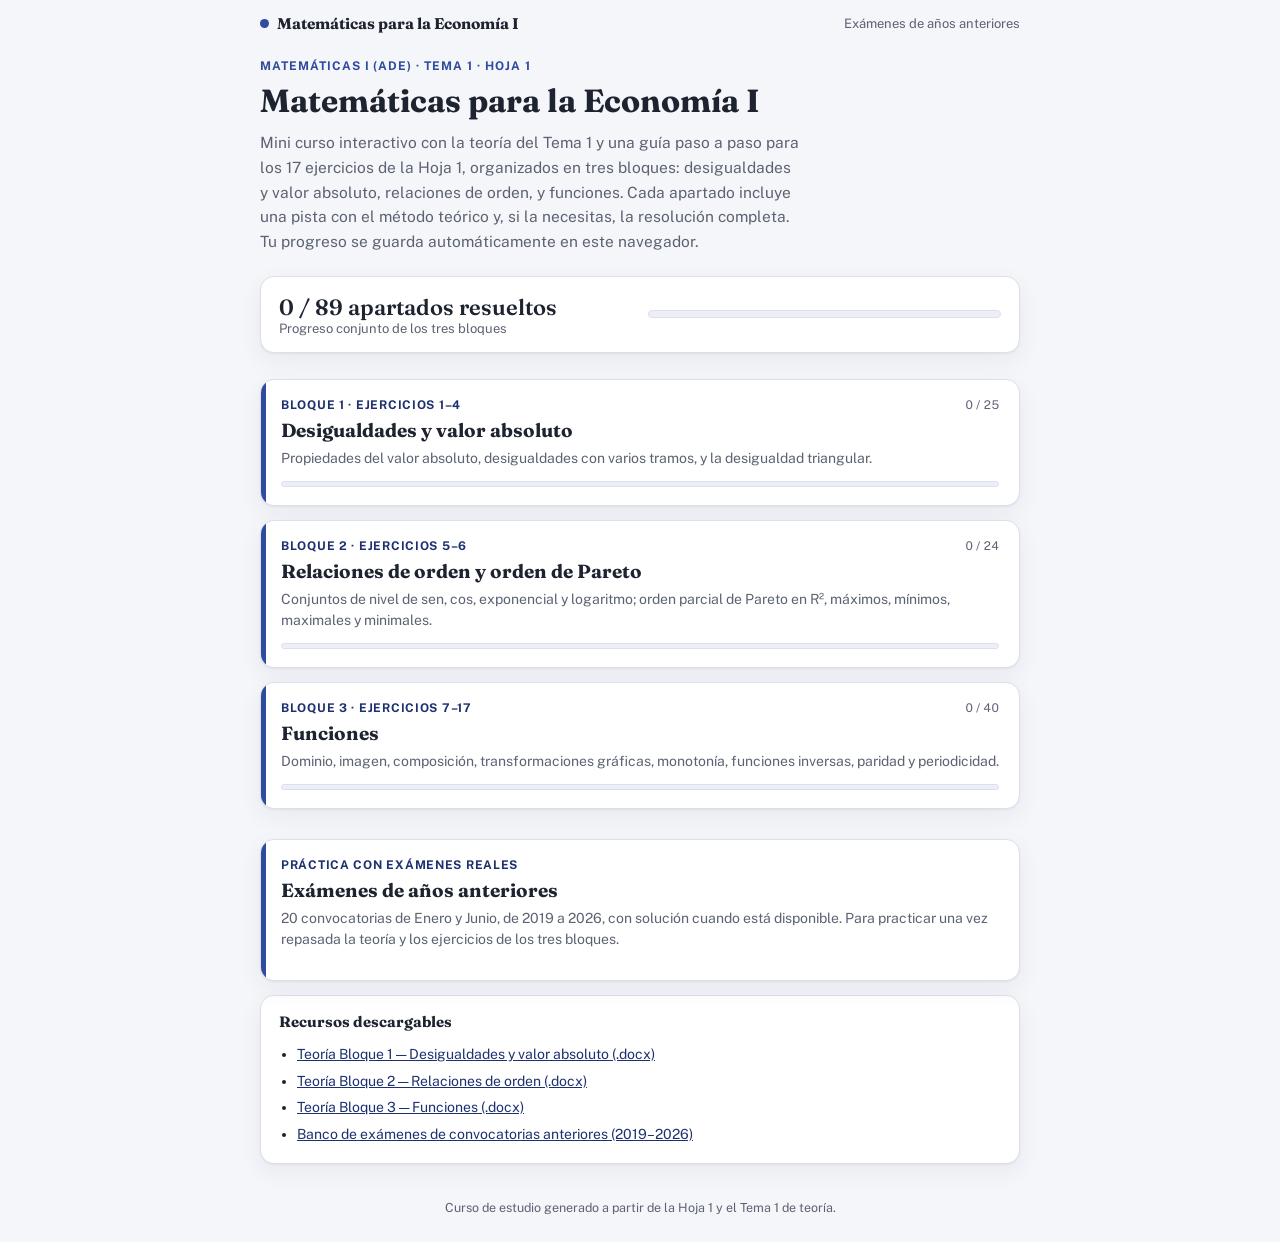
==== index.html @ 45f9e1c4 "Mini curso: teoría, ejercicios interactivos, vídeos de repaso y banco de exámenes" ====
<!doctype html>
<html lang="es">
<head>
<meta charset="utf-8">
<meta name="viewport" content="width=device-width, initial-scale=1">
<title>Matemáticas para la Economía I</title>
<meta name="description" content="Mini curso interactivo de la Hoja 1: desigualdades, relaciones de orden y funciones, con teoría descargable y guías paso a paso.">
<link href="https://fonts.googleapis.com/css2?family=Fraunces:opsz,wght@9..144,500;9..144,600;9..144,700&family=Public+Sans:wght@400;500;600;700&family=IBM+Plex+Mono:wght@500;600&display=swap" rel="stylesheet">
<link rel="stylesheet" href="assets/style.css">
</head>
<body>

<nav class="site-nav">
  <a class="brand" href="index.html"><span class="dot"></span>Matemáticas para la Economía I</a>
  <div class="crumbs"><a href="examenes.html">Exámenes de años anteriores</a></div>
</nav>

<div class="hero">
  <div class="eyebrow">Matemáticas I (ADE) · Tema 1 · Hoja 1</div>
  <h1>Matemáticas para la Economía I</h1>
  <p class="lead">Mini curso interactivo con la teoría del Tema 1 y una guía paso a paso para los 17 ejercicios de la Hoja 1, organizados en tres bloques: desigualdades y valor absoluto, relaciones de orden, y funciones. Cada apartado incluye una pista con el método teórico y, si la necesitas, la resolución completa. Tu progreso se guarda automáticamente en este navegador.</p>
</div>

<div class="wrap" style="max-width:760px;margin:0 auto;">

  <div class="overall">
    <div class="ring-text">
      <div class="big" id="overallLabel">0 / 0 apartados resueltos</div>
      <div class="small">Progreso conjunto de los tres bloques</div>
    </div>
    <div style="flex:1;min-width:160px;">
      <div class="progress-track"><div class="progress-fill" id="overallFill"></div></div>
    </div>
  </div>

  <div class="modules">

    <a class="module-card" id="card-1" href="modulo-1.html">
      <div class="mc-top">
        <div class="mc-num">Bloque 1 · Ejercicios 1–4</div>
        <div class="mc-status" id="status-1">0 / 0</div>
      </div>
      <h3>Desigualdades y valor absoluto</h3>
      <p>Propiedades del valor absoluto, desigualdades con varios tramos, y la desigualdad triangular.</p>
      <div class="mc-track"><div class="mc-fill" id="fill-1"></div></div>
    </a>

    <a class="module-card" id="card-2" href="modulo-2.html">
      <div class="mc-top">
        <div class="mc-num">Bloque 2 · Ejercicios 5–6</div>
        <div class="mc-status" id="status-2">0 / 0</div>
      </div>
      <h3>Relaciones de orden y orden de Pareto</h3>
      <p>Conjuntos de nivel de sen, cos, exponencial y logaritmo; orden parcial de Pareto en R², máximos, mínimos, maximales y minimales.</p>
      <div class="mc-track"><div class="mc-fill" id="fill-2"></div></div>
    </a>

    <a class="module-card" id="card-3" href="modulo-3.html">
      <div class="mc-top">
        <div class="mc-num">Bloque 3 · Ejercicios 7–17</div>
        <div class="mc-status" id="status-3">0 / 0</div>
      </div>
      <h3>Funciones</h3>
      <p>Dominio, imagen, composición, transformaciones gráficas, monotonía, funciones inversas, paridad y periodicidad.</p>
      <div class="mc-track"><div class="mc-fill" id="fill-3"></div></div>
    </a>

  </div>

  <a class="module-card" href="examenes.html" style="margin-bottom:14px;">
    <div class="mc-top">
      <div class="mc-num">Práctica con exámenes reales</div>
    </div>
    <h3>Exámenes de años anteriores</h3>
    <p>20 convocatorias de Enero y Junio, de 2019 a 2026, con solución cuando está disponible. Para practicar una vez repasada la teoría y los ejercicios de los tres bloques.</p>
  </a>

  <div class="resources">
    <h3>Recursos descargables</h3>
    <ul>
      <li><a href="recursos/Teoria_Bloque1_Hoja1_Desigualdades_ValorAbsoluto.docx">Teoría Bloque 1 — Desigualdades y valor absoluto (.docx)</a></li>
      <li><a href="recursos/Teoria_Bloque2_Hoja1_RelacionesOrden.docx">Teoría Bloque 2 — Relaciones de orden (.docx)</a></li>
      <li><a href="recursos/Teoria_Bloque3_Hoja1_Funciones.docx">Teoría Bloque 3 — Funciones (.docx)</a></li>
      <li><a href="examenes.html">Banco de exámenes de convocatorias anteriores (2019–2026)</a></li>
    </ul>
  </div>

  <footer>Curso de estudio generado a partir de la Hoja 1 y el Tema 1 de teoría.</footer>

</div>

<script src="assets/data-bloque1.js"></script>
<script src="assets/data-bloque2.js"></script>
<script src="assets/data-bloque3.js"></script>
<script src="assets/course.js"></script>
<script>
(function(){
  const modules = [
    { n:1, DATA: DATA_BLOQUE1, key:"bloque1-progress" },
    { n:2, DATA: DATA_BLOQUE2, key:"bloque2-progress" },
    { n:3, DATA: DATA_BLOQUE3, key:"bloque3-progress" },
  ];
  let overallDone = 0, overallTotal = 0;
  modules.forEach(m=>{
    const { done, total } = countModuleProgress(m.DATA, m.key);
    overallDone += done; overallTotal += total;
    const pct = total ? Math.round((done/total)*100) : 0;
    document.getElementById("status-"+m.n).textContent = done+" / "+total;
    document.getElementById("fill-"+m.n).style.width = pct+"%";
    if(done === total && total > 0){
      document.getElementById("card-"+m.n).classList.add("complete");
    }
  });
  const overallPct = overallTotal ? Math.round((overallDone/overallTotal)*100) : 0;
  document.getElementById("overallLabel").textContent = overallDone+" / "+overallTotal+" apartados resueltos";
  document.getElementById("overallFill").style.width = overallPct+"%";
})();
</script>
</body>
</html>
---- assets/style.css ----
:root{
  --bg:#F5F6FA; --surface:#FFFFFF; --surface-2:#ECEFF7;
  --text:#1E2330; --text-dim:#5B6272;
  --accent:#2F4B9E; --accent-strong:#1D3170; --accent-soft:#E4E9FA;
  --hint:#8A5A06; --hint-bg:#FBF0DC; --hint-border:#E9C77E;
  --good:#1D7A4C; --good-bg:#E4F5EB; --good-border:#9BD8B8;
  --border:#DCE0EA; --shadow: 0 1px 2px rgba(30,35,48,.06), 0 8px 24px rgba(30,35,48,.06);
  color-scheme:light;
}
@media (prefers-color-scheme: dark){
  :root:not([data-theme="light"]){
    --bg:#12151E; --surface:#1B1F2C; --surface-2:#232838;
    --text:#E8EAF2; --text-dim:#9AA1B4;
    --accent:#8AA0FF; --accent-strong:#B7C4FF; --accent-soft:#232B4C;
    --hint:#E7B45A; --hint-bg:#2E2410; --hint-border:#6B531F;
    --good:#57D19A; --good-bg:#0F2A20; --good-border:#215B41;
    --border:#2B3040; --shadow:0 1px 2px rgba(0,0,0,.3), 0 8px 24px rgba(0,0,0,.35);
    color-scheme:dark;
  }
}
:root[data-theme="dark"]{
  --bg:#12151E; --surface:#1B1F2C; --surface-2:#232838;
  --text:#E8EAF2; --text-dim:#9AA1B4;
  --accent:#8AA0FF; --accent-strong:#B7C4FF; --accent-soft:#232B4C;
  --hint:#E7B45A; --hint-bg:#2E2410; --hint-border:#6B531F;
  --good:#57D19A; --good-bg:#0F2A20; --good-border:#215B41;
  --border:#2B3040; --shadow:0 1px 2px rgba(0,0,0,.3), 0 8px 24px rgba(0,0,0,.35);
  color-scheme:dark;
}
*{box-sizing:border-box;}
html,body{ margin:0; }
body{
  background:var(--bg); color:var(--text);
  font-family:"Public Sans", -apple-system, sans-serif;
  padding-inline:16px;
}
h1,h2,h3,.display{ font-family:"Fraunces", Georgia, serif; color:var(--text); text-wrap:balance; }
.math{ font-family:"IBM Plex Mono", ui-monospace, monospace; }
a{ color:var(--accent-strong); }
.wrap{ max-width:760px; margin:0 auto; }

/* ---- Site-wide top nav (course chrome) ---- */
.site-nav{
  max-width:760px; margin:0 auto; padding-block:14px 0;
  display:flex; align-items:center; justify-content:space-between; gap:12px; flex-wrap:wrap;
}
.site-nav .brand{
  font-family:"Fraunces", Georgia, serif; font-weight:700; font-size:15.5px; color:var(--text);
  text-decoration:none; display:flex; align-items:center; gap:8px;
}
.site-nav .brand .dot{ width:9px; height:9px; border-radius:50%; background:var(--accent); flex:none; }
.site-nav .crumbs{ font-size:13px; color:var(--text-dim); }
.site-nav .crumbs a{ color:var(--text-dim); text-decoration:none; }
.site-nav .crumbs a:hover{ color:var(--accent-strong); }

/* header */
header.top{
  position:sticky; top:env(safe-area-inset-top, 0px);
  background:var(--bg);
  padding-block:16px 10px;
  z-index:20;
  border-bottom:1px solid var(--border);
  margin-bottom:20px;
}
.eyebrow{ font-size:12px; letter-spacing:.08em; text-transform:uppercase; color:var(--accent); font-weight:700; margin-bottom:6px; }
header.top h1{ font-size:26px; font-weight:600; margin:0 0 4px; }
header.top p.sub{ color:var(--text-dim); margin:0 0 14px; font-size:14.5px; }

.progress-row{ display:flex; align-items:center; gap:10px; margin-bottom:12px; }
.progress-track{ flex:1; height:8px; border-radius:999px; background:var(--surface-2); overflow:hidden; border:1px solid var(--border); }
.progress-fill{ height:100%; background:var(--accent); width:0%; transition:width .3s ease; }
.progress-label{ font-size:12.5px; color:var(--text-dim); white-space:nowrap; font-variant-numeric:tabular-nums; }

nav.tabs{ display:flex; gap:6px; flex-wrap:wrap; }
nav.tabs button{
  font-family:inherit; font-size:13px; font-weight:600; color:var(--text-dim);
  background:var(--surface-2); border:1px solid var(--border); border-radius:8px;
  padding:7px 11px; cursor:pointer;
}
nav.tabs button[aria-selected="true"]{ background:var(--accent); color:#fff; border-color:var(--accent); }
nav.tabs button .count{ opacity:.75; font-weight:500; }

.downloads{ display:flex; gap:8px; margin:2px 0 14px; flex-wrap:wrap; }
.downloads a{
  font-size:12.5px; font-weight:600; text-decoration:none; color:var(--accent-strong);
  background:var(--accent-soft); border:1px solid var(--border); border-radius:8px; padding:6px 10px;
  display:inline-flex; align-items:center; gap:6px;
}

/* theory accordion */
.theory{ background:var(--surface); border:1px solid var(--border); border-radius:12px; margin-bottom:22px; box-shadow:var(--shadow); }
.theory > summary{ list-style:none; cursor:pointer; padding:14px 16px; display:flex; align-items:center; justify-content:space-between; font-weight:700; gap:10px; }
.theory > summary::-webkit-details-marker{ display:none; }
.theory > summary .chev{ transition:transform .2s ease; color:var(--text-dim); flex:none; }
.theory[open] > summary .chev{ transform:rotate(90deg); }
.theory-body{ padding:0 16px 16px; border-top:1px solid var(--border); }
.theory-body h4{ margin:14px 0 6px; font-size:13.5px; color:var(--accent-strong); font-family:inherit; }
.theory-body ul{ margin:0 0 8px; padding-left:18px; }
.theory-body li{ margin-bottom:5px; font-size:14px; line-height:1.5; }

/* section title */
.section-title{ display:flex; align-items:baseline; gap:10px; margin:26px 0 4px; }
.section-title h2{ font-size:20px; margin:0; }
.section-title span{ color:var(--text-dim); font-size:13.5px; }
.section-intro{ color:var(--text-dim); font-size:14px; margin:0 0 16px; line-height:1.55; }

/* exercise panel */
.panel{ display:none; } .panel.active{ display:block; }

/* card */
.card{ background:var(--surface); border:1px solid var(--border); border-radius:12px; padding:14px 16px 16px; margin-bottom:12px; box-shadow:var(--shadow); }
.card.done{ border-color:var(--good-border); }
.card-head{ display:flex; align-items:flex-start; gap:10px; }
.letter{ flex:none; min-width:28px; height:28px; padding:0 6px; border-radius:8px; background:var(--accent-soft); color:var(--accent-strong); font-weight:700; font-size:12.5px; display:flex; align-items:center; justify-content:center; font-family:"Fraunces", serif; }
.card.done .letter{ background:var(--good-bg); color:var(--good); }
.statement{ flex:1; padding-top:2px; }
.statement .math{ font-size:14.5px; }
.check-wrap{ flex:none; display:flex; align-items:center; padding-top:4px; }
.check-wrap input{ width:18px; height:18px; accent-color:var(--good); cursor:pointer; }
.card-actions{ display:flex; gap:8px; margin-top:12px; flex-wrap:wrap; }
.card-actions button{ font-family:inherit; font-size:13px; font-weight:600; border-radius:8px; padding:7px 11px; cursor:pointer; border:1px solid var(--border); background:var(--surface-2); color:var(--text); }
.card-actions button.hint-btn{ color:var(--hint); border-color:var(--hint-border); background:var(--hint-bg); }
.card-actions button.sol-btn{ color:var(--accent-strong); border-color:var(--accent); background:var(--accent-soft); }
.reveal{ margin-top:10px; border-radius:10px; padding:11px 13px; font-size:14px; line-height:1.6; }
.reveal.hint{ background:var(--hint-bg); border:1px solid var(--hint-border); color:var(--text); }
.reveal.hint .tag{ color:var(--hint); font-weight:700; font-size:12px; text-transform:uppercase; letter-spacing:.04em; display:block; margin-bottom:4px; }
.reveal.sol{ background:var(--accent-soft); border:1px solid var(--border); color:var(--text); }
.reveal.sol .tag{ color:var(--accent-strong); font-weight:700; font-size:12px; text-transform:uppercase; letter-spacing:.04em; display:block; margin-bottom:6px; }
.reveal ol{ margin:0; padding-left:18px; } .reveal ol li{ margin-bottom:7px; }
.reveal .answer{ margin-top:8px; padding-top:8px; border-top:1px dashed var(--border); font-family:"IBM Plex Mono", monospace; font-weight:600; color:var(--good); }
[hidden]{ display:none !important; }

footer{ color:var(--text-dim); font-size:12.5px; text-align:center; margin:34px 0 24px; line-height:1.6; }

/* prev/next module footer nav */
.module-nav{ display:flex; justify-content:space-between; gap:10px; margin:30px 0 10px; flex-wrap:wrap; }
.module-nav a{
  flex:1; min-width:150px; text-decoration:none; color:var(--text); background:var(--surface);
  border:1px solid var(--border); border-radius:12px; padding:12px 14px; box-shadow:var(--shadow);
}
.module-nav a .mn-label{ display:block; font-size:11.5px; text-transform:uppercase; letter-spacing:.05em; color:var(--text-dim); margin-bottom:3px; }
.module-nav a .mn-title{ font-family:"Fraunces", serif; font-weight:600; font-size:14.5px; }
.module-nav a.next{ text-align:right; }

/* ============ COURSE HOME (index.html) ============ */
.hero{ max-width:760px; margin:26px auto 6px; }
.hero .eyebrow{ margin-bottom:8px; }
.hero h1{ font-size:32px; margin:0 0 10px; }
.hero p.lead{ color:var(--text-dim); font-size:15.5px; line-height:1.6; max-width:60ch; margin:0 0 22px; }

.overall{
  background:var(--surface); border:1px solid var(--border); border-radius:14px;
  padding:16px 18px; margin-bottom:26px; box-shadow:var(--shadow);
  display:flex; align-items:center; gap:16px; flex-wrap:wrap;
}
.overall .ring{ flex:none; }
.overall .ring-text{ flex:1; min-width:180px; }
.overall .ring-text .big{ font-family:"Fraunces", serif; font-size:22px; font-weight:600; }
.overall .ring-text .small{ color:var(--text-dim); font-size:13px; }

.modules{ display:flex; flex-direction:column; gap:14px; margin-bottom:30px; }
.module-card{
  display:block; text-decoration:none; color:var(--text);
  background:var(--surface); border:1px solid var(--border); border-radius:14px;
  padding:18px 20px; box-shadow:var(--shadow); position:relative; overflow:hidden;
}
.module-card::before{
  content:""; position:absolute; left:0; top:0; bottom:0; width:5px; background:var(--accent);
}
.module-card .mc-top{ display:flex; align-items:center; justify-content:space-between; gap:12px; margin-bottom:6px; }
.module-card .mc-num{ font-size:12px; letter-spacing:.06em; text-transform:uppercase; color:var(--accent-strong); font-weight:700; }
.module-card .mc-status{ font-size:12px; color:var(--text-dim); font-variant-numeric:tabular-nums; }
.module-card h3{ margin:0 0 6px; font-size:19px; }
.module-card p{ margin:0 0 12px; color:var(--text-dim); font-size:14px; line-height:1.5; }
.module-card .mc-track{ height:6px; border-radius:999px; background:var(--surface-2); overflow:hidden; border:1px solid var(--border); }
.module-card .mc-fill{ height:100%; background:var(--accent); }
.module-card.complete::before{ background:var(--good); }
.module-card.complete .mc-fill{ background:var(--good); }

.resources{ background:var(--surface); border:1px solid var(--border); border-radius:14px; padding:16px 18px; margin-bottom:30px; box-shadow:var(--shadow); }
.resources h3{ font-size:15px; margin:0 0 10px; }
.resources ul{ margin:0; padding-left:18px; font-size:14px; line-height:1.9; }

/* ---- Repaso en vídeo (module pages) ---- */
.videos{ background:var(--surface); border:1px solid var(--border); border-radius:14px; padding:16px 18px; margin-bottom:22px; box-shadow:var(--shadow); }
.videos h3{ font-size:15px; margin:0 0 4px; }
.videos .videos-note{ color:var(--text-dim); font-size:13px; margin:0 0 12px; line-height:1.5; }
.video-list{ display:flex; flex-direction:column; gap:8px; }
.video-list a{
  display:flex; align-items:center; gap:10px; text-decoration:none; color:var(--text);
  background:var(--surface-2); border:1px solid var(--border); border-radius:10px; padding:9px 12px;
  font-size:13.5px;
}
.video-list a:hover{ border-color:var(--accent); }
.video-list a .yt-ico{ flex:none; width:22px; height:16px; border-radius:4px; background:#FF0000; color:#fff; display:flex; align-items:center; justify-content:center; font-size:9px; font-weight:700; }
.video-list a .v-title{ flex:1; }
.video-list a .v-tag{ flex:none; font-size:11px; color:var(--text-dim); }
.videos .videos-missing{ margin-top:10px; font-size:12.5px; color:var(--text-dim); font-style:italic; }

/* ---- Exámenes page ---- */
.exam-table{ width:100%; border-collapse:collapse; font-size:13.5px; margin-bottom:10px; }
.exam-table th{ text-align:left; font-size:11.5px; text-transform:uppercase; letter-spacing:.04em; color:var(--text-dim); padding:8px 10px; border-bottom:1px solid var(--border); }
.exam-table td{ padding:10px; border-bottom:1px solid var(--border); vertical-align:top; }
.exam-table tr:last-child td{ border-bottom:none; }
.exam-table .yr{ font-family:"Fraunces", serif; font-weight:600; white-space:nowrap; }
.exam-table .tag{ display:inline-block; font-size:11px; padding:2px 7px; border-radius:6px; background:var(--accent-soft); color:var(--accent-strong); margin-right:4px; margin-bottom:4px; }
.exam-table .doclinks{ display:flex; flex-wrap:wrap; gap:6px; }
.exam-table .doclinks a{
  text-decoration:none; font-weight:600; font-size:12.5px; padding:5px 9px; border-radius:7px; border:1px solid var(--border);
}
.exam-table .doclinks a.sol{ color:var(--good); border-color:var(--good-border); background:var(--good-bg); }
.exam-table .doclinks a.enun{ color:var(--accent-strong); border-color:var(--border); background:var(--accent-soft); }
.exam-table .note{ display:block; color:var(--text-dim); font-size:12px; margin-top:3px; }
.exam-group-title{ margin:26px 0 8px; font-size:16px; }
.exam-group-title:first-of-type{ margin-top:6px; }

/* phone width */
@media (max-width: 480px){
  .hero h1{ font-size:26px; }
  .module-nav a.next{ text-align:left; }
  .exam-table{ font-size:12.5px; }
}
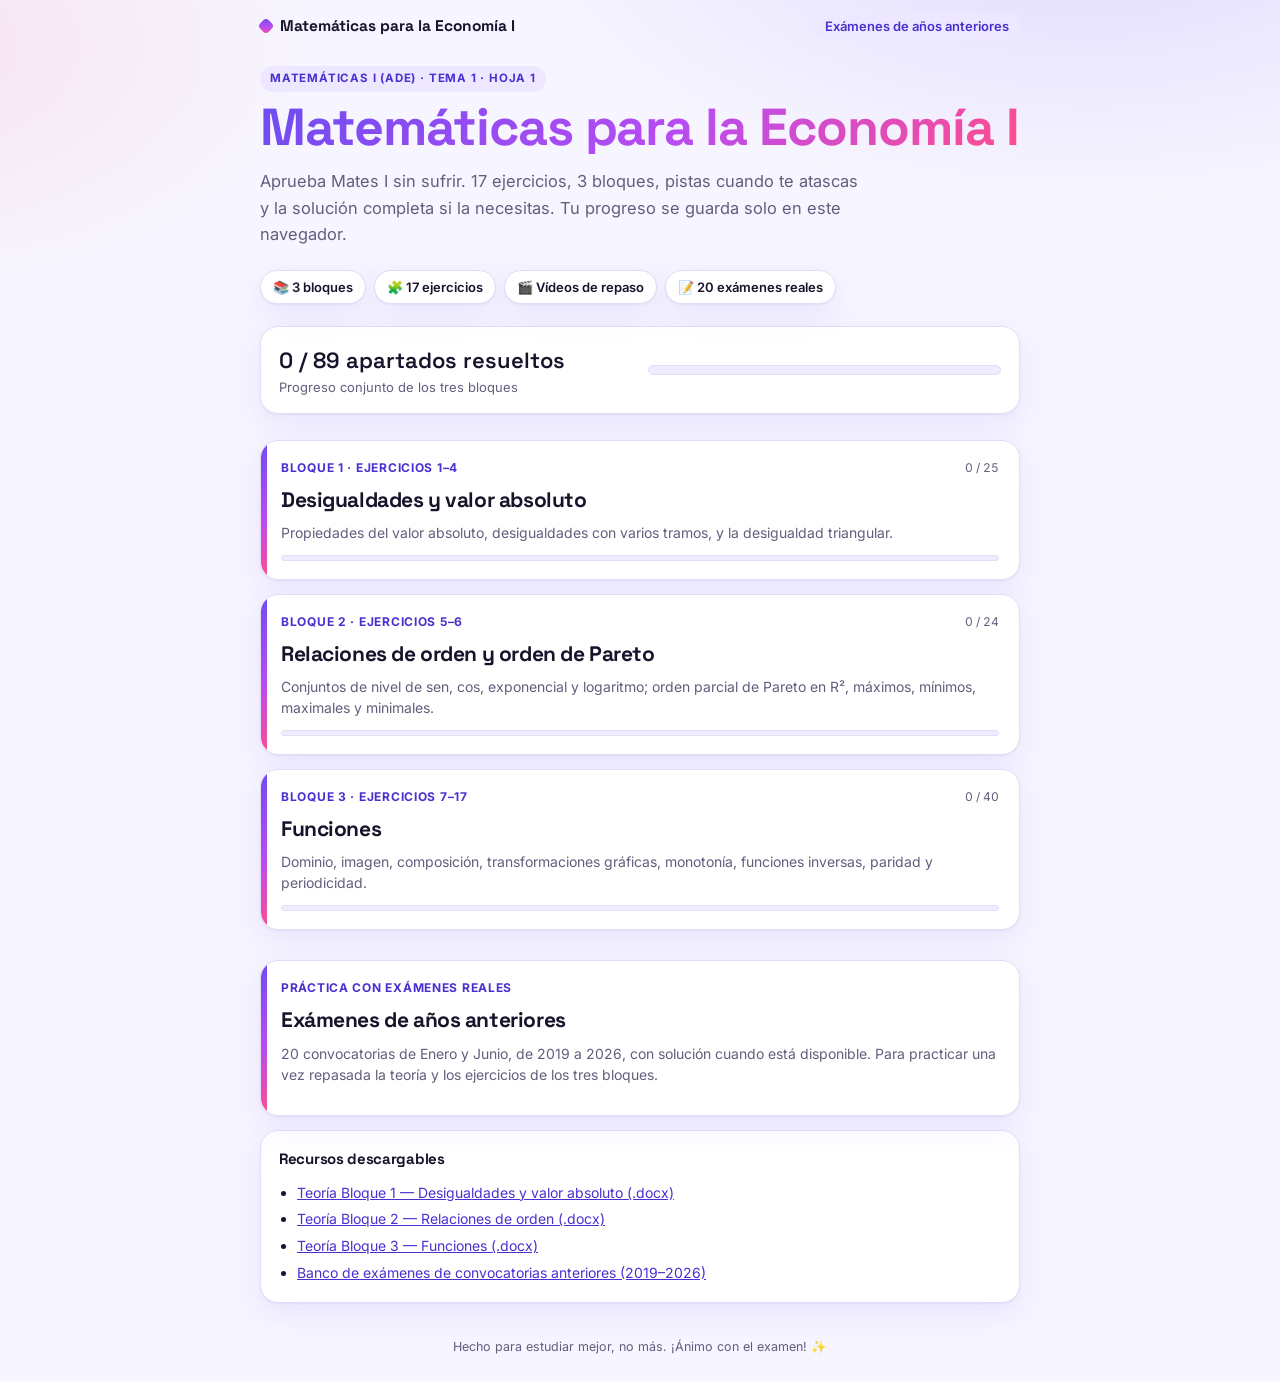
==== commit 655b00cd: "Rediseño visual: estilo moderno, confeti al resolver ejercicios Co-Authored-By: Claude Sonnet 5.5 <n" ====
--- a/index.html
+++ b/index.html
@@ -5,7 +5,7 @@
 <meta name="viewport" content="width=device-width, initial-scale=1">
 <title>Matemáticas para la Economía I</title>
 <meta name="description" content="Mini curso interactivo de la Hoja 1: desigualdades, relaciones de orden y funciones, con teoría descargable y guías paso a paso.">
-<link href="https://fonts.googleapis.com/css2?family=Fraunces:opsz,wght@9..144,500;9..144,600;9..144,700&family=Public+Sans:wght@400;500;600;700&family=IBM+Plex+Mono:wght@500;600&display=swap" rel="stylesheet">
+<link rel="preconnect" href="https://fonts.googleapis.com"><link href="https://fonts.googleapis.com/css2?family=Space+Grotesk:wght@500;600;700&family=Inter:wght@400;500;600;700&family=JetBrains+Mono:wght@500;600&display=swap" rel="stylesheet">
 <link rel="stylesheet" href="assets/style.css">
 </head>
 <body>
@@ -18,7 +18,8 @@
 <div class="hero">
   <div class="eyebrow">Matemáticas I (ADE) · Tema 1 · Hoja 1</div>
   <h1>Matemáticas para la Economía I</h1>
-  <p class="lead">Mini curso interactivo con la teoría del Tema 1 y una guía paso a paso para los 17 ejercicios de la Hoja 1, organizados en tres bloques: desigualdades y valor absoluto, relaciones de orden, y funciones. Cada apartado incluye una pista con el método teórico y, si la necesitas, la resolución completa. Tu progreso se guarda automáticamente en este navegador.</p>
+  <p class="lead">Aprueba Mates I sin sufrir. 17 ejercicios, 3 bloques, pistas cuando te atascas y la solución completa si la necesitas. Tu progreso se guarda solo en este navegador.</p>
+  <div class="chips"><span>📚 3 bloques</span><span>🧩 17 ejercicios</span><span>🎬 Vídeos de repaso</span><span>📝 20 exámenes reales</span></div>
 </div>
 
 <div class="wrap" style="max-width:760px;margin:0 auto;">
@@ -85,7 +86,7 @@
     </ul>
   </div>
 
-  <footer>Curso de estudio generado a partir de la Hoja 1 y el Tema 1 de teoría.</footer>
+  <footer>Hecho para estudiar mejor, no más. ¡Ánimo con el examen! ✨</footer>
 
 </div>
 
--- a/assets/style.css
+++ b/assets/style.css
@@ -1,41 +1,53 @@
 :root{
-  --bg:#F5F6FA; --surface:#FFFFFF; --surface-2:#ECEFF7;
-  --text:#1E2330; --text-dim:#5B6272;
-  --accent:#2F4B9E; --accent-strong:#1D3170; --accent-soft:#E4E9FA;
-  --hint:#8A5A06; --hint-bg:#FBF0DC; --hint-border:#E9C77E;
-  --good:#1D7A4C; --good-bg:#E4F5EB; --good-border:#9BD8B8;
-  --border:#DCE0EA; --shadow: 0 1px 2px rgba(30,35,48,.06), 0 8px 24px rgba(30,35,48,.06);
+  --bg:#F7F5FF; --surface:#FFFFFF; --surface-2:#F0ECFF;
+  --text:#17132B; --text-dim:#635E7D;
+  --accent:#6C4CF1; --accent-strong:#4B2FCF; --accent-soft:#EDE8FF;
+  --accent2:#FF4D8D; --accent3:#00C2A8;
+  --grad:linear-gradient(135deg,#6C4CF1 0%,#B84CF1 55%,#FF4D8D 100%);
+  --hint:#9A5B00; --hint-bg:#FFF3D6; --hint-border:#FFD37A;
+  --good:#0A8F6A; --good-bg:#DDF8EE; --good-border:#7FE0BC;
+  --border:#E3DDF7; --shadow: 0 1px 2px rgba(60,30,140,.06), 0 10px 30px rgba(108,76,241,.10);
+  --radius:18px;
   color-scheme:light;
 }
 @media (prefers-color-scheme: dark){
   :root:not([data-theme="light"]){
-    --bg:#12151E; --surface:#1B1F2C; --surface-2:#232838;
-    --text:#E8EAF2; --text-dim:#9AA1B4;
-    --accent:#8AA0FF; --accent-strong:#B7C4FF; --accent-soft:#232B4C;
-    --hint:#E7B45A; --hint-bg:#2E2410; --hint-border:#6B531F;
-    --good:#57D19A; --good-bg:#0F2A20; --good-border:#215B41;
-    --border:#2B3040; --shadow:0 1px 2px rgba(0,0,0,.3), 0 8px 24px rgba(0,0,0,.35);
+    --bg:#0D0B1A; --surface:#17142B; --surface-2:#211D3D;
+    --text:#F1EEFF; --text-dim:#A29DC2;
+    --accent:#9D86FF; --accent-strong:#C6B8FF; --accent-soft:#251F4D;
+    --accent2:#FF6FA5; --accent3:#2EE6C5;
+    --grad:linear-gradient(135deg,#7C5CFF 0%,#C55CFF 55%,#FF5C9A 100%);
+    --hint:#FFC55C; --hint-bg:#302410; --hint-border:#6B531F;
+    --good:#3EE2A8; --good-bg:#0C2B22; --good-border:#1E6B50;
+    --border:#2C2750; --shadow:0 1px 2px rgba(0,0,0,.4), 0 10px 30px rgba(0,0,0,.45);
+    --radius:18px;
     color-scheme:dark;
   }
 }
 :root[data-theme="dark"]{
-  --bg:#12151E; --surface:#1B1F2C; --surface-2:#232838;
-  --text:#E8EAF2; --text-dim:#9AA1B4;
-  --accent:#8AA0FF; --accent-strong:#B7C4FF; --accent-soft:#232B4C;
-  --hint:#E7B45A; --hint-bg:#2E2410; --hint-border:#6B531F;
-  --good:#57D19A; --good-bg:#0F2A20; --good-border:#215B41;
-  --border:#2B3040; --shadow:0 1px 2px rgba(0,0,0,.3), 0 8px 24px rgba(0,0,0,.35);
-  color-scheme:dark;
+  --bg:#0D0B1A; --surface:#17142B; --surface-2:#211D3D;
+    --text:#F1EEFF; --text-dim:#A29DC2;
+    --accent:#9D86FF; --accent-strong:#C6B8FF; --accent-soft:#251F4D;
+    --accent2:#FF6FA5; --accent3:#2EE6C5;
+    --grad:linear-gradient(135deg,#7C5CFF 0%,#C55CFF 55%,#FF5C9A 100%);
+    --hint:#FFC55C; --hint-bg:#302410; --hint-border:#6B531F;
+    --good:#3EE2A8; --good-bg:#0C2B22; --good-border:#1E6B50;
+    --border:#2C2750; --shadow:0 1px 2px rgba(0,0,0,.4), 0 10px 30px rgba(0,0,0,.45);
+    --radius:18px;
+    color-scheme:dark;
 }
 *{box-sizing:border-box;}
 html,body{ margin:0; }
 body{
   background:var(--bg); color:var(--text);
-  font-family:"Public Sans", -apple-system, sans-serif;
+  font-family:"Inter", -apple-system, "Segoe UI", sans-serif;
+  background-image:radial-gradient(60rem 30rem at 85% -10%, color-mix(in srgb,var(--accent) 16%,transparent), transparent 60%), radial-gradient(45rem 25rem at -10% 5%, color-mix(in srgb,var(--accent2) 12%,transparent), transparent 60%);
+  background-repeat:no-repeat; background-attachment:fixed;
+  line-height:1.55;
   padding-inline:16px;
 }
-h1,h2,h3,.display{ font-family:"Fraunces", Georgia, serif; color:var(--text); text-wrap:balance; }
-.math{ font-family:"IBM Plex Mono", ui-monospace, monospace; }
+h1,h2,h3,.display{ letter-spacing:-.02em; font-family:"Space Grotesk", "Inter", sans-serif; color:var(--text); text-wrap:balance; }
+.math{ font-family:"JetBrains Mono", ui-monospace, monospace; }
 a{ color:var(--accent-strong); }
 .wrap{ max-width:760px; margin:0 auto; }
 
@@ -45,39 +57,41 @@
   display:flex; align-items:center; justify-content:space-between; gap:12px; flex-wrap:wrap;
 }
 .site-nav .brand{
-  font-family:"Fraunces", Georgia, serif; font-weight:700; font-size:15.5px; color:var(--text);
+  font-family:"Space Grotesk", "Inter", sans-serif; font-weight:700; font-size:15.5px; color:var(--text);
   text-decoration:none; display:flex; align-items:center; gap:8px;
 }
-.site-nav .brand .dot{ width:9px; height:9px; border-radius:50%; background:var(--accent); flex:none; }
+.site-nav .brand .dot{ width:12px; height:12px; border-radius:4px; background:var(--grad); flex:none; transform:rotate(45deg); }
 .site-nav .crumbs{ font-size:13px; color:var(--text-dim); }
 .site-nav .crumbs a{ color:var(--text-dim); text-decoration:none; }
 .site-nav .crumbs a:hover{ color:var(--accent-strong); }
+.site-nav .crumbs a[href="examenes.html"]{ font-weight:600; color:var(--accent-strong); background:var(--accent-soft); padding:5px 11px; border-radius:999px; }
 
 /* header */
 header.top{
   position:sticky; top:env(safe-area-inset-top, 0px);
-  background:var(--bg);
+  background:color-mix(in srgb,var(--bg) 82%,transparent); backdrop-filter:blur(14px); -webkit-backdrop-filter:blur(14px);
   padding-block:16px 10px;
   z-index:20;
   border-bottom:1px solid var(--border);
   margin-bottom:20px;
 }
-.eyebrow{ font-size:12px; letter-spacing:.08em; text-transform:uppercase; color:var(--accent); font-weight:700; margin-bottom:6px; }
-header.top h1{ font-size:26px; font-weight:600; margin:0 0 4px; }
+.eyebrow{ display:inline-block; font-size:11.5px; letter-spacing:.07em; text-transform:uppercase; color:var(--accent-strong); background:var(--accent-soft); padding:4px 10px; border-radius:999px; font-weight:700; margin-bottom:10px; }
+header.top h1{ font-size:28px; font-weight:700; margin:0 0 4px; }
 header.top p.sub{ color:var(--text-dim); margin:0 0 14px; font-size:14.5px; }
 
 .progress-row{ display:flex; align-items:center; gap:10px; margin-bottom:12px; }
-.progress-track{ flex:1; height:8px; border-radius:999px; background:var(--surface-2); overflow:hidden; border:1px solid var(--border); }
-.progress-fill{ height:100%; background:var(--accent); width:0%; transition:width .3s ease; }
-.progress-label{ font-size:12.5px; color:var(--text-dim); white-space:nowrap; font-variant-numeric:tabular-nums; }
+.progress-track{ flex:1; height:10px; border-radius:999px; background:var(--surface-2); overflow:hidden; border:1px solid var(--border); }
+.progress-fill{ height:100%; background:var(--grad); border-radius:999px; width:0%; transition:width .5s cubic-bezier(.3,1.4,.5,1); }
+.progress-label{ font-size:12.5px; font-weight:600; color:var(--text-dim); white-space:nowrap; font-variant-numeric:tabular-nums; }
 
 nav.tabs{ display:flex; gap:6px; flex-wrap:wrap; }
 nav.tabs button{
   font-family:inherit; font-size:13px; font-weight:600; color:var(--text-dim);
-  background:var(--surface-2); border:1px solid var(--border); border-radius:8px;
-  padding:7px 11px; cursor:pointer;
-}
-nav.tabs button[aria-selected="true"]{ background:var(--accent); color:#fff; border-color:var(--accent); }
+  background:var(--surface-2); border:1px solid var(--border); border-radius:999px;
+  padding:7px 14px; cursor:pointer; transition:transform .15s ease;
+}
+nav.tabs button:hover{ transform:translateY(-1px); color:var(--accent-strong); }
+nav.tabs button[aria-selected="true"]{ background:var(--grad); color:#fff; border-color:transparent; box-shadow:0 6px 16px rgba(108,76,241,.35); }
 nav.tabs button .count{ opacity:.75; font-weight:500; }
 
 .downloads{ display:flex; gap:8px; margin:2px 0 14px; flex-wrap:wrap; }
@@ -88,7 +102,7 @@
 }
 
 /* theory accordion */
-.theory{ background:var(--surface); border:1px solid var(--border); border-radius:12px; margin-bottom:22px; box-shadow:var(--shadow); }
+.theory{ background:var(--surface); border:1px solid var(--border); border-radius:var(--radius); margin-bottom:22px; box-shadow:var(--shadow); }
 .theory > summary{ list-style:none; cursor:pointer; padding:14px 16px; display:flex; align-items:center; justify-content:space-between; font-weight:700; gap:10px; }
 .theory > summary::-webkit-details-marker{ display:none; }
 .theory > summary .chev{ transition:transform .2s ease; color:var(--text-dim); flex:none; }
@@ -108,27 +122,33 @@
 .panel{ display:none; } .panel.active{ display:block; }
 
 /* card */
-.card{ background:var(--surface); border:1px solid var(--border); border-radius:12px; padding:14px 16px 16px; margin-bottom:12px; box-shadow:var(--shadow); }
-.card.done{ border-color:var(--good-border); }
+.card{ background:var(--surface); border:1px solid var(--border); border-radius:var(--radius); padding:14px 16px 16px; margin-bottom:12px; box-shadow:var(--shadow); }
+.card{ transition:transform .18s ease, box-shadow .18s ease; }
+.card:hover{ transform:translateY(-2px); }
+.card.done{ border-color:var(--good-border); box-shadow:0 0 0 3px color-mix(in srgb,var(--good) 14%,transparent), var(--shadow); }
 .card-head{ display:flex; align-items:flex-start; gap:10px; }
-.letter{ flex:none; min-width:28px; height:28px; padding:0 6px; border-radius:8px; background:var(--accent-soft); color:var(--accent-strong); font-weight:700; font-size:12.5px; display:flex; align-items:center; justify-content:center; font-family:"Fraunces", serif; }
-.card.done .letter{ background:var(--good-bg); color:var(--good); }
+.letter{ flex:none; min-width:28px; height:28px; padding:0 6px; border-radius:10px; background:var(--grad); color:#fff; font-weight:700; font-size:12.5px; display:flex; align-items:center; justify-content:center; font-family:"Space Grotesk", sans-serif; }
+.card.done .letter{ background:var(--good); color:#fff; }
 .statement{ flex:1; padding-top:2px; }
 .statement .math{ font-size:14.5px; }
 .check-wrap{ flex:none; display:flex; align-items:center; padding-top:4px; }
-.check-wrap input{ width:18px; height:18px; accent-color:var(--good); cursor:pointer; }
+.check-wrap input{ width:22px; height:22px; accent-color:var(--good); cursor:pointer; }
 .card-actions{ display:flex; gap:8px; margin-top:12px; flex-wrap:wrap; }
-.card-actions button{ font-family:inherit; font-size:13px; font-weight:600; border-radius:8px; padding:7px 11px; cursor:pointer; border:1px solid var(--border); background:var(--surface-2); color:var(--text); }
+.card-actions button{ font-family:inherit; font-size:13px; font-weight:600; border-radius:999px; padding:8px 15px; cursor:pointer; border:1px solid var(--border); background:var(--surface-2); color:var(--text); transition:transform .12s ease, filter .12s; }
+.card-actions button:hover{ transform:translateY(-1px); filter:brightness(1.05); }
+.card-actions button:active{ transform:scale(.97); }
 .card-actions button.hint-btn{ color:var(--hint); border-color:var(--hint-border); background:var(--hint-bg); }
 .card-actions button.sol-btn{ color:var(--accent-strong); border-color:var(--accent); background:var(--accent-soft); }
-.reveal{ margin-top:10px; border-radius:10px; padding:11px 13px; font-size:14px; line-height:1.6; }
+.reveal{ margin-top:10px; border-radius:14px; animation:pop .25s ease; padding:11px 13px; font-size:14px; line-height:1.6; }
 .reveal.hint{ background:var(--hint-bg); border:1px solid var(--hint-border); color:var(--text); }
 .reveal.hint .tag{ color:var(--hint); font-weight:700; font-size:12px; text-transform:uppercase; letter-spacing:.04em; display:block; margin-bottom:4px; }
 .reveal.sol{ background:var(--accent-soft); border:1px solid var(--border); color:var(--text); }
 .reveal.sol .tag{ color:var(--accent-strong); font-weight:700; font-size:12px; text-transform:uppercase; letter-spacing:.04em; display:block; margin-bottom:6px; }
 .reveal ol{ margin:0; padding-left:18px; } .reveal ol li{ margin-bottom:7px; }
-.reveal .answer{ margin-top:8px; padding-top:8px; border-top:1px dashed var(--border); font-family:"IBM Plex Mono", monospace; font-weight:600; color:var(--good); }
+.reveal .answer{ margin-top:8px; padding-top:8px; border-top:1px dashed var(--border); font-family:"JetBrains Mono", monospace; font-weight:600; color:var(--good); }
 [hidden]{ display:none !important; }
+@keyframes pop{ from{ opacity:0; transform:translateY(-6px);} to{ opacity:1; transform:none;} }
+:focus-visible{ outline:3px solid var(--accent2); outline-offset:2px; border-radius:6px; }
 
 footer{ color:var(--text-dim); font-size:12.5px; text-align:center; margin:34px 0 24px; line-height:1.6; }
 
@@ -136,53 +156,60 @@
 .module-nav{ display:flex; justify-content:space-between; gap:10px; margin:30px 0 10px; flex-wrap:wrap; }
 .module-nav a{
   flex:1; min-width:150px; text-decoration:none; color:var(--text); background:var(--surface);
-  border:1px solid var(--border); border-radius:12px; padding:12px 14px; box-shadow:var(--shadow);
+  border:1px solid var(--border); border-radius:var(--radius); padding:12px 14px; box-shadow:var(--shadow);
 }
 .module-nav a .mn-label{ display:block; font-size:11.5px; text-transform:uppercase; letter-spacing:.05em; color:var(--text-dim); margin-bottom:3px; }
-.module-nav a .mn-title{ font-family:"Fraunces", serif; font-weight:600; font-size:14.5px; }
+.module-nav a .mn-title{ font-family:"Space Grotesk", sans-serif; font-weight:600; font-size:14.5px; }
 .module-nav a.next{ text-align:right; }
+.module-nav a{ transition:transform .15s ease, border-color .15s; }
+.module-nav a:hover{ transform:translateY(-3px); border-color:var(--accent); }
 
 /* ============ COURSE HOME (index.html) ============ */
 .hero{ max-width:760px; margin:26px auto 6px; }
 .hero .eyebrow{ margin-bottom:8px; }
-.hero h1{ font-size:32px; margin:0 0 10px; }
-.hero p.lead{ color:var(--text-dim); font-size:15.5px; line-height:1.6; max-width:60ch; margin:0 0 22px; }
+.hero h1{ font-size:clamp(34px,7vw,52px); line-height:1.05; font-weight:700; margin:0 0 14px; background:var(--grad); -webkit-background-clip:text; background-clip:text; color:transparent; }
+.hero .chips{ display:flex; flex-wrap:wrap; gap:8px; margin:0 0 22px; }
+.hero .chips span{ font-size:13px; font-weight:600; background:var(--surface); border:1px solid var(--border); padding:6px 12px; border-radius:999px; box-shadow:var(--shadow); }
+.hero p.lead{ color:var(--text-dim); font-size:16.5px; line-height:1.6; max-width:60ch; margin:0 0 22px; }
 
 .overall{
-  background:var(--surface); border:1px solid var(--border); border-radius:14px;
+  background:var(--surface); border:1px solid var(--border); border-radius:var(--radius);
   padding:16px 18px; margin-bottom:26px; box-shadow:var(--shadow);
   display:flex; align-items:center; gap:16px; flex-wrap:wrap;
 }
 .overall .ring{ flex:none; }
 .overall .ring-text{ flex:1; min-width:180px; }
-.overall .ring-text .big{ font-family:"Fraunces", serif; font-size:22px; font-weight:600; }
+.overall .ring-text .big{ font-family:"Space Grotesk", sans-serif; font-size:22px; font-weight:600; }
 .overall .ring-text .small{ color:var(--text-dim); font-size:13px; }
 
 .modules{ display:flex; flex-direction:column; gap:14px; margin-bottom:30px; }
 .module-card{
   display:block; text-decoration:none; color:var(--text);
-  background:var(--surface); border:1px solid var(--border); border-radius:14px;
+  background:var(--surface); border:1px solid var(--border); border-radius:var(--radius);
   padding:18px 20px; box-shadow:var(--shadow); position:relative; overflow:hidden;
 }
 .module-card::before{
-  content:""; position:absolute; left:0; top:0; bottom:0; width:5px; background:var(--accent);
+  content:""; position:absolute; left:0; top:0; bottom:0; width:6px; background:var(--grad);
 }
 .module-card .mc-top{ display:flex; align-items:center; justify-content:space-between; gap:12px; margin-bottom:6px; }
+.module-card{ transition:transform .2s ease, box-shadow .2s ease; }
+.module-card:hover{ transform:translateY(-4px); box-shadow:0 18px 40px rgba(108,76,241,.22); }
 .module-card .mc-num{ font-size:12px; letter-spacing:.06em; text-transform:uppercase; color:var(--accent-strong); font-weight:700; }
 .module-card .mc-status{ font-size:12px; color:var(--text-dim); font-variant-numeric:tabular-nums; }
-.module-card h3{ margin:0 0 6px; font-size:19px; }
+.module-card h3{ margin:0 0 6px; font-size:21px; }
 .module-card p{ margin:0 0 12px; color:var(--text-dim); font-size:14px; line-height:1.5; }
 .module-card .mc-track{ height:6px; border-radius:999px; background:var(--surface-2); overflow:hidden; border:1px solid var(--border); }
-.module-card .mc-fill{ height:100%; background:var(--accent); }
+.module-card .mc-fill{ height:100%; background:var(--grad); border-radius:999px; transition:width .6s ease; }
 .module-card.complete::before{ background:var(--good); }
 .module-card.complete .mc-fill{ background:var(--good); }
-
-.resources{ background:var(--surface); border:1px solid var(--border); border-radius:14px; padding:16px 18px; margin-bottom:30px; box-shadow:var(--shadow); }
+.module-card.complete .mc-status::after{ content:" 🎉"; }
+
+.resources{ background:var(--surface); border:1px solid var(--border); border-radius:var(--radius); padding:16px 18px; margin-bottom:30px; box-shadow:var(--shadow); }
 .resources h3{ font-size:15px; margin:0 0 10px; }
 .resources ul{ margin:0; padding-left:18px; font-size:14px; line-height:1.9; }
 
 /* ---- Repaso en vídeo (module pages) ---- */
-.videos{ background:var(--surface); border:1px solid var(--border); border-radius:14px; padding:16px 18px; margin-bottom:22px; box-shadow:var(--shadow); }
+.videos{ background:var(--surface); border:1px solid var(--border); border-radius:var(--radius); padding:16px 18px; margin-bottom:22px; box-shadow:var(--shadow); }
 .videos h3{ font-size:15px; margin:0 0 4px; }
 .videos .videos-note{ color:var(--text-dim); font-size:13px; margin:0 0 12px; line-height:1.5; }
 .video-list{ display:flex; flex-direction:column; gap:8px; }
@@ -191,8 +218,9 @@
   background:var(--surface-2); border:1px solid var(--border); border-radius:10px; padding:9px 12px;
   font-size:13.5px;
 }
-.video-list a:hover{ border-color:var(--accent); }
-.video-list a .yt-ico{ flex:none; width:22px; height:16px; border-radius:4px; background:#FF0000; color:#fff; display:flex; align-items:center; justify-content:center; font-size:9px; font-weight:700; }
+.video-list a{ transition:transform .15s ease, border-color .15s; }
+.video-list a:hover{ border-color:var(--accent2); transform:translateX(4px); }
+.video-list a .yt-ico{ flex:none; width:22px; height:16px; border-radius:5px; background:#FF2D55; color:#fff; display:flex; align-items:center; justify-content:center; font-size:9px; font-weight:700; }
 .video-list a .v-title{ flex:1; }
 .video-list a .v-tag{ flex:none; font-size:11px; color:var(--text-dim); }
 .videos .videos-missing{ margin-top:10px; font-size:12.5px; color:var(--text-dim); font-style:italic; }
@@ -202,7 +230,7 @@
 .exam-table th{ text-align:left; font-size:11.5px; text-transform:uppercase; letter-spacing:.04em; color:var(--text-dim); padding:8px 10px; border-bottom:1px solid var(--border); }
 .exam-table td{ padding:10px; border-bottom:1px solid var(--border); vertical-align:top; }
 .exam-table tr:last-child td{ border-bottom:none; }
-.exam-table .yr{ font-family:"Fraunces", serif; font-weight:600; white-space:nowrap; }
+.exam-table .yr{ font-family:"Space Grotesk", sans-serif; font-weight:600; white-space:nowrap; }
 .exam-table .tag{ display:inline-block; font-size:11px; padding:2px 7px; border-radius:6px; background:var(--accent-soft); color:var(--accent-strong); margin-right:4px; margin-bottom:4px; }
 .exam-table .doclinks{ display:flex; flex-wrap:wrap; gap:6px; }
 .exam-table .doclinks a{
@@ -214,6 +242,12 @@
 .exam-group-title{ margin:26px 0 8px; font-size:16px; }
 .exam-group-title:first-of-type{ margin-top:6px; }
 
+/* ---- Celebración ---- */
+.confetti{ position:fixed; top:0; width:9px; height:14px; z-index:100; pointer-events:none; animation:fall 1.4s ease-in forwards; }
+@keyframes fall{ to{ transform:translateY(105vh) rotate(720deg); opacity:.2; } }
+.toast{ position:fixed; left:50%; bottom:24px; transform:translateX(-50%); background:var(--grad); color:#fff; font-weight:700; padding:12px 20px; border-radius:999px; box-shadow:0 12px 30px rgba(108,76,241,.4); z-index:101; animation:pop .25s ease; }
+@media (prefers-reduced-motion: reduce){ *{ animation:none !important; transition:none !important; } }
+
 /* phone width */
 @media (max-width: 480px){
   .hero h1{ font-size:26px; }
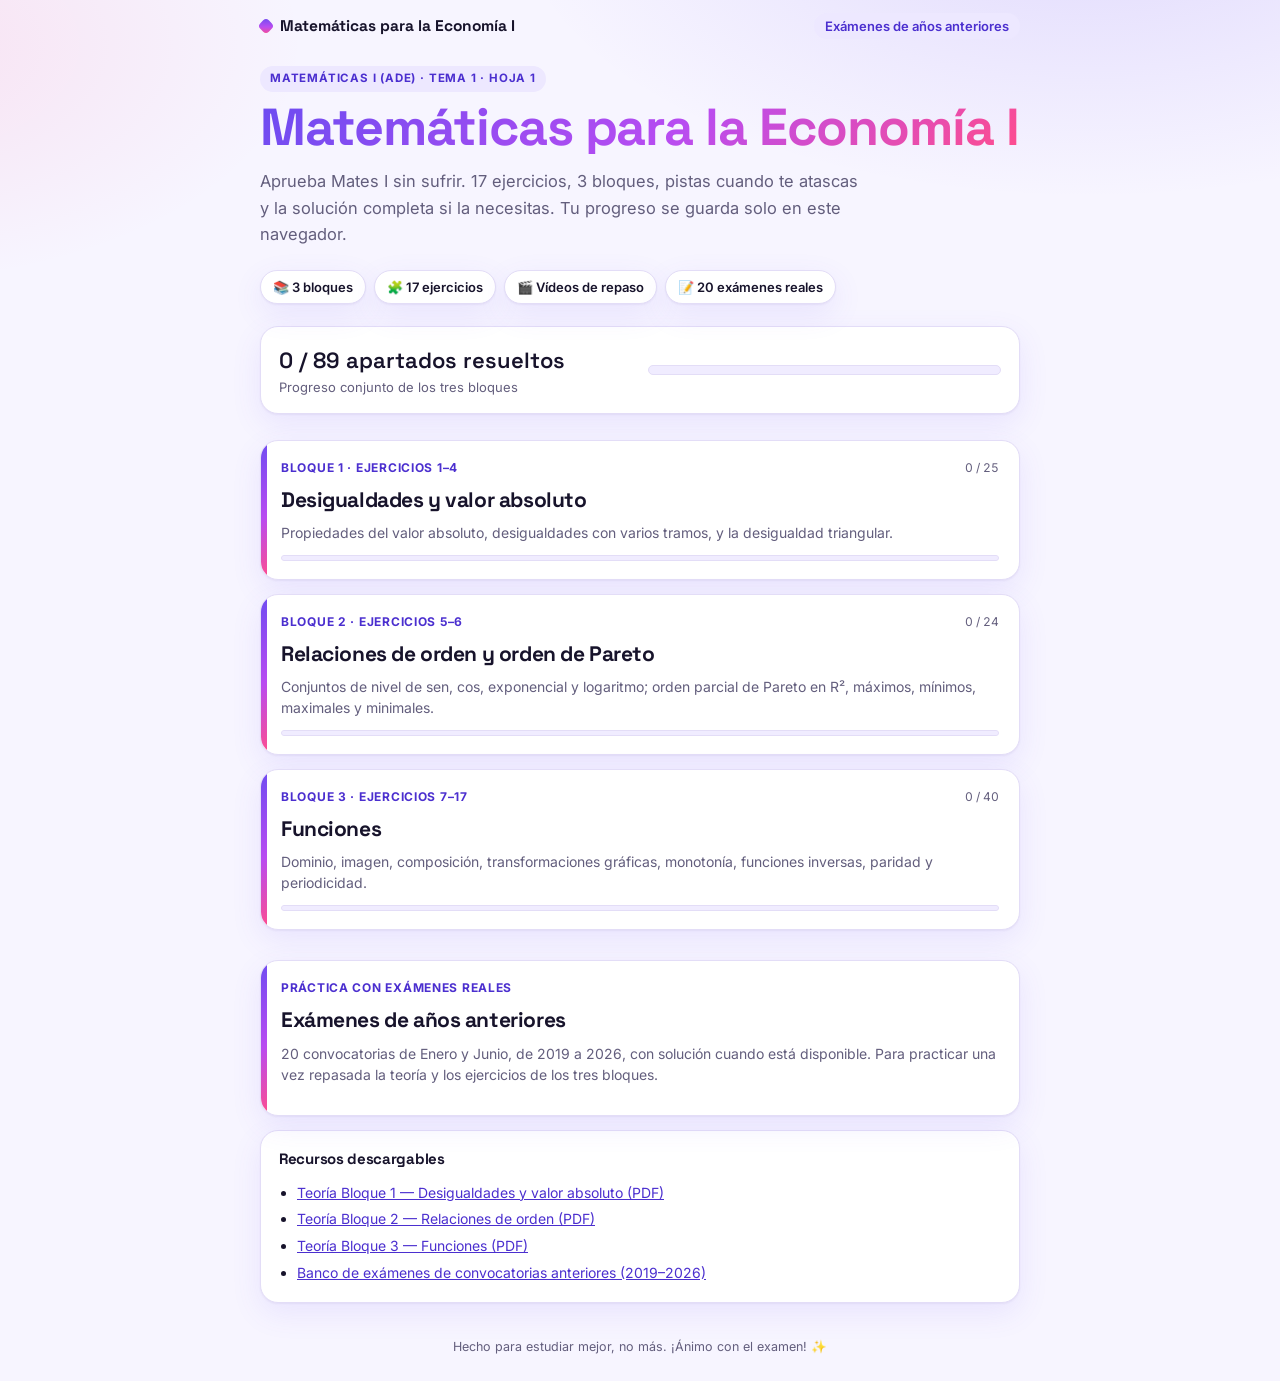
==== commit 876120a4: "Teoría descargable: PDFs con formato en lugar de .docx Co-Authored-By: Claude Sonnet 5.5 <noreply@an" ====
--- a/index.html
+++ b/index.html
@@ -79,9 +79,9 @@
   <div class="resources">
     <h3>Recursos descargables</h3>
     <ul>
-      <li><a href="recursos/Teoria_Bloque1_Hoja1_Desigualdades_ValorAbsoluto.docx">Teoría Bloque 1 — Desigualdades y valor absoluto (.docx)</a></li>
-      <li><a href="recursos/Teoria_Bloque2_Hoja1_RelacionesOrden.docx">Teoría Bloque 2 — Relaciones de orden (.docx)</a></li>
-      <li><a href="recursos/Teoria_Bloque3_Hoja1_Funciones.docx">Teoría Bloque 3 — Funciones (.docx)</a></li>
+      <li><a href="recursos/Teoria_Bloque1_Hoja1_Desigualdades_ValorAbsoluto.pdf">Teoría Bloque 1 — Desigualdades y valor absoluto (PDF)</a></li>
+      <li><a href="recursos/Teoria_Bloque2_Hoja1_RelacionesOrden.pdf">Teoría Bloque 2 — Relaciones de orden (PDF)</a></li>
+      <li><a href="recursos/Teoria_Bloque3_Hoja1_Funciones.pdf">Teoría Bloque 3 — Funciones (PDF)</a></li>
       <li><a href="examenes.html">Banco de exámenes de convocatorias anteriores (2019–2026)</a></li>
     </ul>
   </div>
